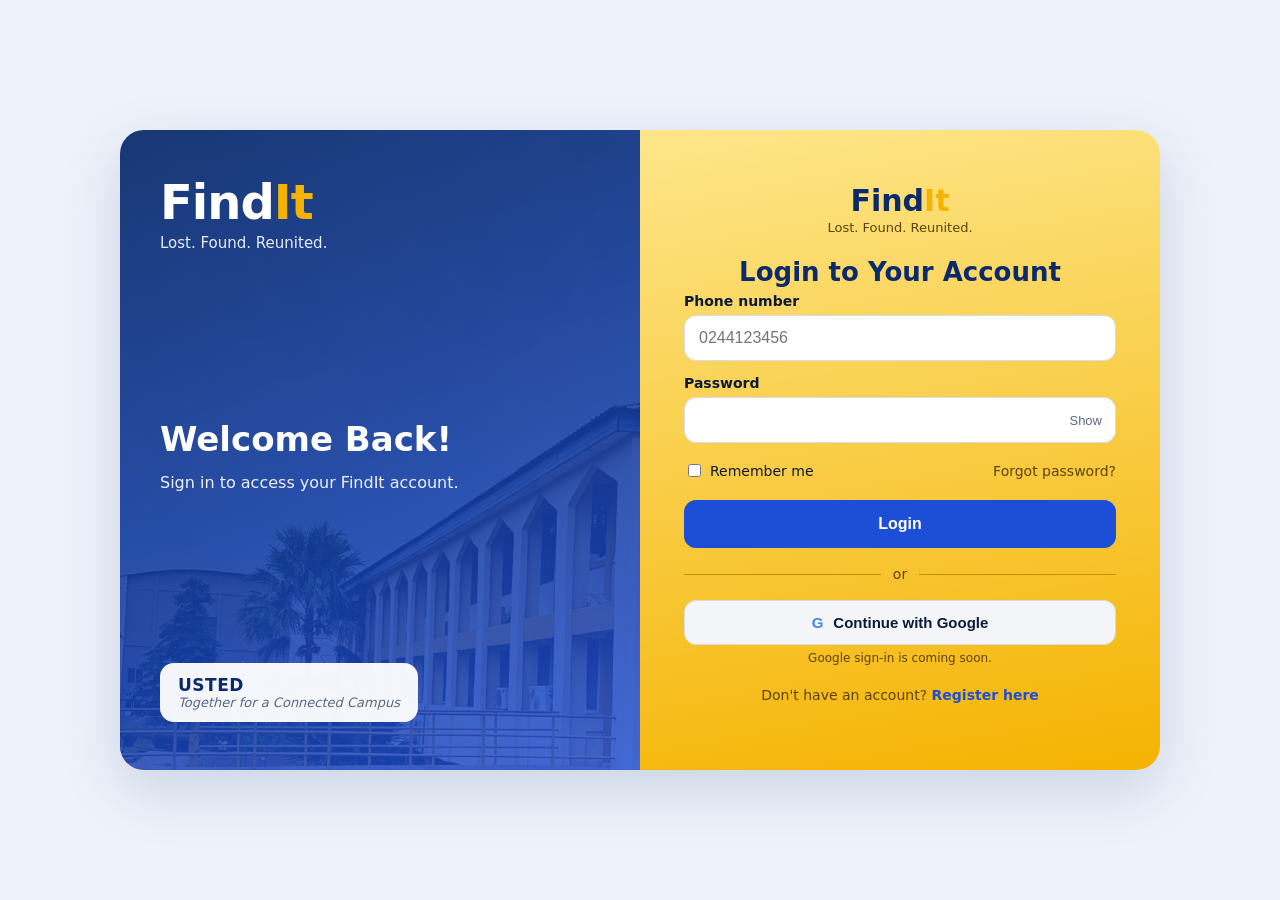
==== frontend/index.html @ 327d4359 "Step 4: register, login and verify pages with optional email Co-Authored-By: Claude Haiku 5.5 <norep" ====
<!doctype html>
<html lang="en">
<head>
  <meta charset="utf-8">
  <meta http-equiv="refresh" content="0; url=login.html">
  <title>FindIt</title>
</head>
<body>
  <a href="login.html">Continue to FindIt</a>
</body>
</html>
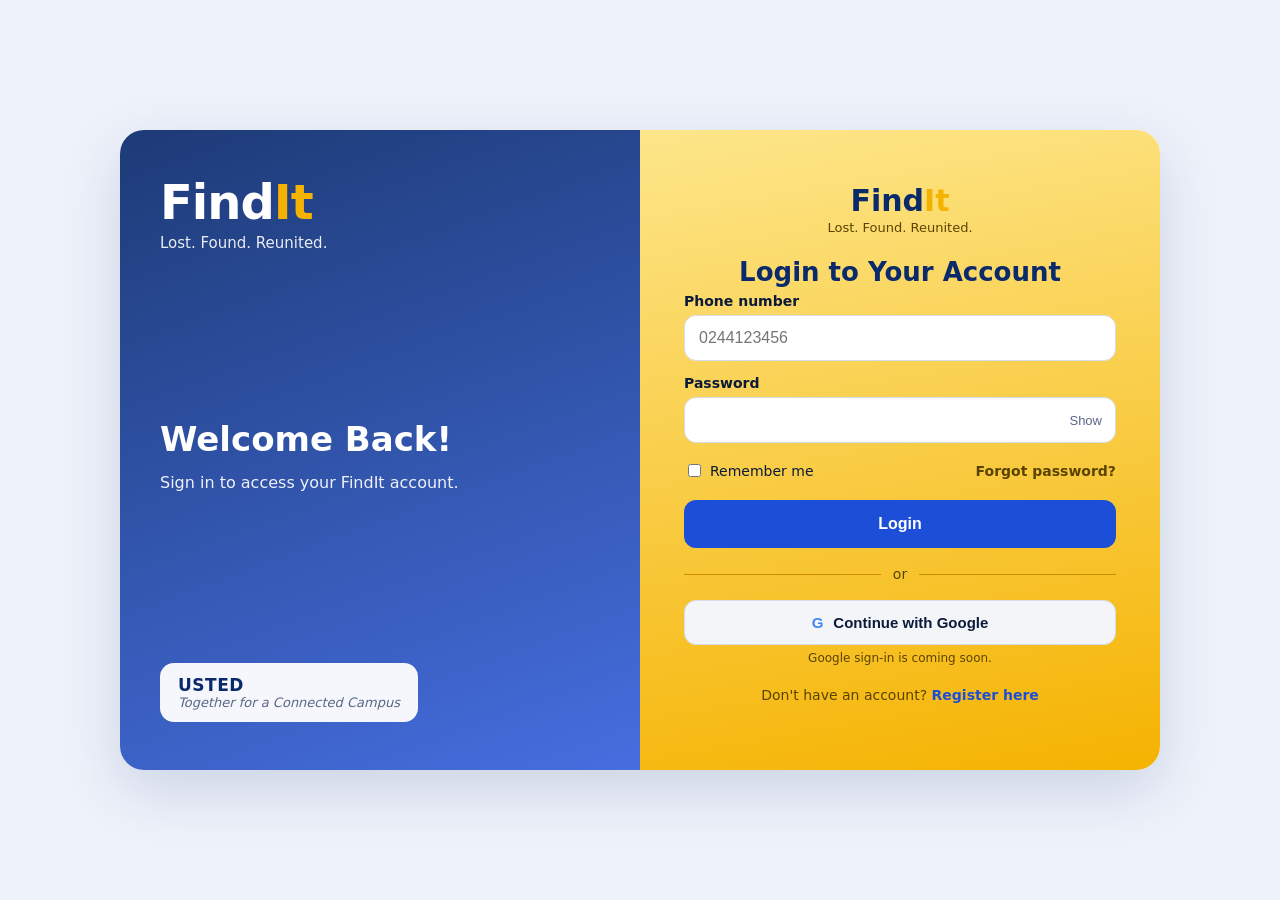
==== commit 8fdd7a5d: "Add the web pages: dashboard, claims, My Posts, profile, moderation, admin overview and Terms New pa" ====
--- a/frontend/index.html
+++ b/frontend/index.html
@@ -2,7 +2,7 @@
 <html lang="en">
 <head>
   <meta charset="utf-8">
-  <meta http-equiv="refresh" content="0; url=login.html">
+  <meta http-equiv="refresh" content="0; url=dashboard.html">
   <title>FindIt</title>
 </head>
 <body>
